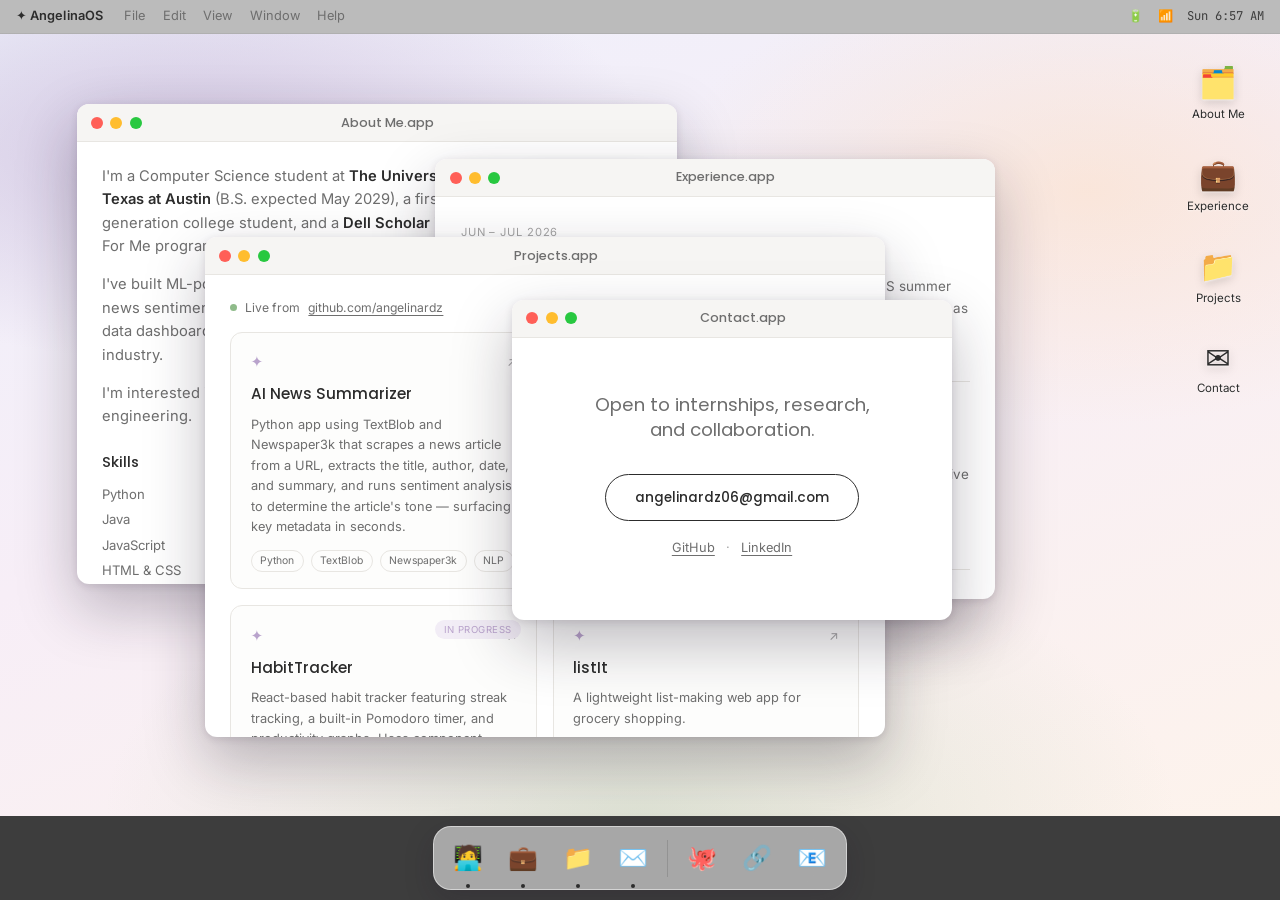
==== os.html @ 27281c94 "Add AngelinaOS easter egg page linked from the footer Keep the minimal editorial design as the prima" ====
<!DOCTYPE html>
<html lang="en">
<head>
  <meta charset="UTF-8" />
  <meta name="viewport" content="width=device-width, initial-scale=1.0" />
  <title>AngelinaOS — Angelina Rodriguez</title>
  <meta name="description" content="Portfolio of Angelina Rodriguez, Computer Science student at The University of Texas at Austin, styled as a personal desktop OS." />
  <link rel="preconnect" href="https://fonts.googleapis.com" />
  <link rel="preconnect" href="https://fonts.gstatic.com" crossorigin />
  <link href="https://fonts.googleapis.com/css2?family=Poppins:wght@300;400;500;600&family=Inter:wght@400;500;600&family=JetBrains+Mono:wght@400;500&display=swap" rel="stylesheet" />
  <link rel="stylesheet" href="os-styles.css" />
</head>
<body class="os">

  <!-- ============ MENU BAR ============ -->
  <header class="menubar">
    <div class="menubar__left">
      <a class="menubar__brand" href="index.html" title="Back to the regular site">✦ AngelinaOS</a>
      <nav class="menubar__menus" aria-hidden="true">
        <span>File</span><span>Edit</span><span>View</span><span>Window</span><span>Help</span>
      </nav>
    </div>
    <div class="menubar__right">
      <span class="menubar__item">🔋</span>
      <span class="menubar__item">📶</span>
      <span class="menubar__item" id="clock">—</span>
    </div>
  </header>

  <!-- ============ DESKTOP ============ -->
  <main class="desktop" id="desktop">

    <div class="desktop__icons">
      <button class="desktop-icon" data-open="about">
        <span class="desktop-icon__glyph">🗂️</span><span>About Me</span>
      </button>
      <button class="desktop-icon" data-open="experience">
        <span class="desktop-icon__glyph">💼</span><span>Experience</span>
      </button>
      <button class="desktop-icon" data-open="projects">
        <span class="desktop-icon__glyph">📁</span><span>Projects</span>
      </button>
      <button class="desktop-icon" data-open="contact">
        <span class="desktop-icon__glyph">✉️</span><span>Contact</span>
      </button>
    </div>

    <!-- ============ WINDOW: ABOUT ============ -->
    <section class="window" data-window="about" style="left:6%; top:9%; width:600px; height:480px;">
      <header class="window__bar">
        <div class="window__traffic">
          <button class="traffic traffic--close" data-action="close" aria-label="Close"></button>
          <button class="traffic traffic--min" data-action="minimize" aria-label="Minimize"></button>
          <button class="traffic traffic--max" data-action="maximize" aria-label="Maximize"></button>
        </div>
        <h2 class="window__title">About Me.app</h2>
      </header>
      <div class="window__body">
        <div class="about-card">
          <span class="about-card__initials">AR</span>
          <span class="about-card__caption">Austin, TX · English / Español</span>
        </div>
        <p>I'm a Computer Science student at <strong>The University of Texas at Austin</strong> (B.S. expected May 2029), a first-generation college student, and a <strong>Dell Scholar</strong> in the UT For Me program.</p>
        <p>I've built ML-powered tools that summarize and analyze news sentiment, privacy-first web experiences, and data dashboards exploring mental health in the tech industry.</p>
        <p>I'm interested in machine learning, product management, and software engineering.</p>

        <div class="about-facts">
          <div>
            <h3>Skills</h3>
            <ul>
              <li>Python</li>
              <li>Java</li>
              <li>JavaScript</li>
              <li>HTML &amp; CSS</li>
              <li>SQL</li>
              <li>Data Analysis</li>
            </ul>
          </div>
          <div>
            <h3>Tools</h3>
            <ul>
              <li>Git &amp; GitHub</li>
              <li>VS Code</li>
              <li>Tableau</li>
              <li>Flask</li>
              <li>Linux</li>
            </ul>
          </div>
        </div>
      </div>
    </section>

    <!-- ============ WINDOW: EXPERIENCE ============ -->
    <section class="window" data-window="experience" style="left:34%; top:16%; width:560px; height:440px;">
      <header class="window__bar">
        <div class="window__traffic">
          <button class="traffic traffic--close" data-action="close" aria-label="Close"></button>
          <button class="traffic traffic--min" data-action="minimize" aria-label="Minimize"></button>
          <button class="traffic traffic--max" data-action="maximize" aria-label="Maximize"></button>
        </div>
        <h2 class="window__title">Experience.app</h2>
      </header>
      <div class="window__body">
        <div class="exp-list">
          <article class="exp-item">
            <span class="exp-date">Jun – Jul 2026</span>
            <div>
              <h3>Residential Advisor <span class="exp-org">· UT CS Academies</span></h3>
              <p>Mentored and supervised 10 high school students in a residential CS summer program, supporting academic growth and community building — and acting as the interface between participants and program leadership.</p>
            </div>
          </article>
          <article class="exp-item">
            <span class="exp-date">Jun 2025</span>
            <div>
              <h3>Data Science Scholar <span class="exp-org">· Kode With Klossy</span></h3>
              <p>Analyzed a real-world mental health dataset with a team and built an interactive Tableau dashboard exploring mental health trends across the tech industry.</p>
              <div class="exp-tags"><span>Tableau</span><span>Data Analysis</span><span>Teamwork</span></div>
            </div>
          </article>
          <article class="exp-item">
            <span class="exp-date">Jul 2024</span>
            <div>
              <h3>Machine Learning Certification <span class="exp-org">· Girls Who Code</span></h3>
              <p>Applied SQL and Python to clean and analyze real-world datasets; built ML models and data visualizations as part of a structured AI curriculum.</p>
              <div class="exp-tags"><span>Python</span><span>SQL</span><span>Machine Learning</span></div>
            </div>
          </article>
        </div>
      </div>
    </section>

    <!-- ============ WINDOW: PROJECTS ============ -->
    <section class="window" data-window="projects" style="left:16%; top:26%; width:680px; height:500px;">
      <header class="window__bar">
        <div class="window__traffic">
          <button class="traffic traffic--close" data-action="close" aria-label="Close"></button>
          <button class="traffic traffic--min" data-action="minimize" aria-label="Minimize"></button>
          <button class="traffic traffic--max" data-action="maximize" aria-label="Maximize"></button>
        </div>
        <h2 class="window__title">Projects.app</h2>
      </header>
      <div class="window__body">
        <p class="section__sub">
          <span class="live-dot"></span> Live from
          <a href="https://github.com/angelinardz" target="_blank" rel="noopener">github.com/angelinardz</a>
        </p>
        <div class="projects" id="projects-grid">
          <noscript>
            <p>Enable JavaScript to see live GitHub project data, or visit
              <a href="https://github.com/angelinardz">github.com/angelinardz</a>.</p>
          </noscript>
        </div>
      </div>
    </section>

    <!-- ============ WINDOW: CONTACT ============ -->
    <section class="window" data-window="contact" style="left:40%; top:34%; width:440px; height:320px;">
      <header class="window__bar">
        <div class="window__traffic">
          <button class="traffic traffic--close" data-action="close" aria-label="Close"></button>
          <button class="traffic traffic--min" data-action="minimize" aria-label="Minimize"></button>
          <button class="traffic traffic--max" data-action="maximize" aria-label="Maximize"></button>
        </div>
        <h2 class="window__title">Contact.app</h2>
      </header>
      <div class="window__body window__body--center">
        <p class="contact__big">Open to internships, research,<br />and collaboration.</p>
        <a class="btn" href="mailto:angelinardz06@gmail.com">angelinardz06@gmail.com</a>
        <div class="contact__links">
          <a href="https://github.com/angelinardz" target="_blank" rel="noopener">GitHub</a>
          <span>·</span>
          <a href="https://www.linkedin.com/in/angelinamrodriguez" target="_blank" rel="noopener">LinkedIn</a>
        </div>
      </div>
    </section>

  </main>

  <!-- ============ DOCK ============ -->
  <footer class="dock-wrap">
    <nav class="dock" id="dock" aria-label="Dock">
      <button class="dock__icon" data-open="about" title="About Me"><span>🧑‍💻</span><i class="dock__dot"></i></button>
      <button class="dock__icon" data-open="experience" title="Experience"><span>💼</span><i class="dock__dot"></i></button>
      <button class="dock__icon" data-open="projects" title="Projects"><span>📁</span><i class="dock__dot"></i></button>
      <button class="dock__icon" data-open="contact" title="Contact"><span>✉️</span><i class="dock__dot"></i></button>
      <div class="dock__sep"></div>
      <a class="dock__icon" href="https://github.com/angelinardz" target="_blank" rel="noopener" title="GitHub"><span>🐙</span></a>
      <a class="dock__icon" href="https://www.linkedin.com/in/angelinamrodriguez" target="_blank" rel="noopener" title="LinkedIn"><span>🔗</span></a>
      <a class="dock__icon" href="mailto:angelinardz06@gmail.com" title="Mail"><span>📧</span></a>
    </nav>
  </footer>

  <script src="os-script.js"></script>
</body>
</html>
---- os-styles.css ----
/* ============================================================
   Angelina Rodriguez — Portfolio
   "AngelinaOS" — macOS-style desktop UI
   ============================================================ */

:root {
  --bg: #fdfdfc;
  --ink: #3d3d3d;
  --ink-strong: #2c2c2c;
  --gray: #6e6e6e;
  --gray-light: #a3a3a3;
  --line: #e8e6e2;
  --lilac: #b9a3cc;
  --lilac-soft: #f2edf6;
  --head: "Poppins", system-ui, sans-serif;
  --body: "Inter", system-ui, -apple-system, sans-serif;
  --mono: "JetBrains Mono", ui-monospace, monospace;
  --ease-out: cubic-bezier(0.22, 1, 0.36, 1);
  --menubar-h: 34px;
  --dock-h: 84px;
}

* { margin: 0; padding: 0; box-sizing: border-box; }

body.os {
  height: 100vh;
  overflow: hidden;
  background: var(--ink);
  color: var(--ink);
  font-family: var(--body);
  font-size: 0.92rem;
  line-height: 1.6;
}

::selection { background: var(--lilac-soft); color: var(--ink-strong); }

a { color: inherit; text-decoration: none; transition: color 0.2s; }

/* ============ WALLPAPER (desktop) ============ */
.desktop {
  position: fixed;
  top: var(--menubar-h);
  left: 0; right: 0;
  bottom: var(--dock-h);
  overflow: hidden;
  background:
    radial-gradient(ellipse 60% 45% at 15% 15%, rgba(185, 163, 204, 0.55), transparent 60%),
    radial-gradient(ellipse 55% 50% at 85% 20%, rgba(255, 214, 165, 0.35), transparent 60%),
    radial-gradient(ellipse 70% 60% at 50% 100%, rgba(143, 187, 138, 0.25), transparent 60%),
    linear-gradient(160deg, #eef0fb 0%, #f7eef7 45%, #fdf3ec 100%);
}

/* ============ MENU BAR ============ */
.menubar {
  position: fixed;
  top: 0; left: 0; right: 0;
  height: var(--menubar-h);
  z-index: 500;
  display: flex;
  align-items: center;
  justify-content: space-between;
  padding: 0 1rem;
  background: rgba(255, 255, 255, 0.65);
  backdrop-filter: blur(16px) saturate(1.6);
  -webkit-backdrop-filter: blur(16px) saturate(1.6);
  border-bottom: 1px solid rgba(0, 0, 0, 0.06);
  font-size: 0.8rem;
  color: var(--ink-strong);
}
.menubar__left { display: flex; align-items: center; gap: 1.3rem; }
.menubar__brand { font-weight: 600; letter-spacing: 0.01em; }
.menubar__menus { display: flex; gap: 1.1rem; color: var(--gray); }
.menubar__right { display: flex; align-items: center; gap: 0.9rem; }
.menubar__item { color: var(--ink); font-family: var(--mono); font-size: 0.76rem; }

@media (max-width: 760px) {
  .menubar__menus { display: none; }
}

/* ============ DESKTOP ICONS ============ */
.desktop__icons {
  position: absolute;
  top: 1.5rem;
  right: 1.5rem;
  display: flex;
  flex-direction: column;
  gap: 1.4rem;
  z-index: 1;
}
.desktop-icon {
  display: flex;
  flex-direction: column;
  align-items: center;
  gap: 0.35rem;
  width: 76px;
  background: none;
  border: none;
  cursor: pointer;
  font-family: var(--body);
  font-size: 0.72rem;
  color: var(--ink-strong);
  text-shadow: 0 1px 2px rgba(255, 255, 255, 0.6);
  padding: 0.4rem 0.3rem;
  border-radius: 8px;
}
.desktop-icon:hover, .desktop-icon:focus-visible { background: rgba(255, 255, 255, 0.35); }
.desktop-icon__glyph {
  font-size: 1.9rem;
  filter: drop-shadow(0 3px 5px rgba(0, 0, 0, 0.15));
}

/* ============ WINDOWS ============ */
.window {
  position: absolute;
  display: flex;
  flex-direction: column;
  background: #fff;
  border-radius: 12px;
  box-shadow: 0 24px 60px rgba(30, 20, 40, 0.28), 0 2px 8px rgba(30, 20, 40, 0.12);
  overflow: hidden;
  min-width: 320px;
  min-height: 220px;
  z-index: 10;
}
.window.is-hidden,
.window.is-minimized { display: none; }
.window.is-maximized {
  left: 0 !important;
  top: 0 !important;
  width: 100% !important;
  height: 100% !important;
  border-radius: 0;
}
.window.is-active { box-shadow: 0 28px 70px rgba(30, 20, 40, 0.34), 0 2px 8px rgba(30, 20, 40, 0.16); }

.window__bar {
  display: flex;
  align-items: center;
  gap: 0.7rem;
  height: 38px;
  padding: 0 0.9rem;
  background: #f6f5f3;
  border-bottom: 1px solid var(--line);
  cursor: grab;
  flex-shrink: 0;
}
.window__bar:active { cursor: grabbing; }
.window__traffic { display: flex; gap: 0.45rem; }
.traffic {
  width: 12px; height: 12px;
  border-radius: 50%;
  border: none;
  padding: 0;
  cursor: pointer;
}
.traffic--close { background: #ff5f57; }
.traffic--min { background: #ffbd2e; }
.traffic--max { background: #28c840; }
.window__title {
  flex: 1;
  text-align: center;
  font-family: var(--head);
  font-size: 0.8rem;
  font-weight: 500;
  color: var(--gray);
  margin-right: 2.5rem;
}

.window__body {
  flex: 1;
  overflow-y: auto;
  padding: 1.4rem 1.6rem 1.8rem;
}
.window__body--center {
  display: flex;
  flex-direction: column;
  align-items: center;
  justify-content: center;
  text-align: center;
  gap: 1.1rem;
}

/* ---------- about window ---------- */
.about-card {
  float: right;
  width: 130px;
  aspect-ratio: 4 / 5;
  border-radius: 14px;
  background:
    radial-gradient(ellipse at 30% 20%, rgba(255,255,255,0.7), transparent 60%),
    linear-gradient(155deg, var(--lilac-soft), var(--lilac));
  display: flex;
  flex-direction: column;
  align-items: center;
  justify-content: center;
  gap: 0.5rem;
  margin: 0 0 1rem 1.2rem;
  box-shadow: 0 12px 26px rgba(61, 61, 61, 0.14);
}
.about-card__initials { font-family: var(--head); font-weight: 300; font-size: 2rem; color: #fff; }
.about-card__caption { font-size: 0.62rem; letter-spacing: 0.04em; color: rgba(255,255,255,0.9); text-align: center; padding: 0 0.4rem; }

.window__body p { color: var(--gray); margin-bottom: 0.9rem; }
.window__body strong { color: var(--ink-strong); font-weight: 600; }

.about-facts {
  clear: right;
  display: grid;
  grid-template-columns: 1fr 1fr;
  gap: 1.4rem;
  margin-top: 1.4rem;
}
.about-facts h3 { font-family: var(--head); font-size: 0.92rem; font-weight: 500; color: var(--ink-strong); margin-bottom: 0.4rem; }
.about-facts ul { list-style: none; }
.about-facts li { font-size: 0.82rem; color: var(--gray); padding: 0.14rem 0; }

/* ---------- experience window ---------- */
.exp-list { display: grid; gap: 1.6rem; }
.exp-item { padding-bottom: 1.6rem; border-bottom: 1px solid var(--line); }
.exp-item:last-child { border-bottom: none; padding-bottom: 0; }
.exp-date { font-size: 0.7rem; letter-spacing: 0.08em; text-transform: uppercase; color: var(--gray-light); }
.exp-item h3 { font-family: var(--head); font-size: 0.96rem; font-weight: 500; color: var(--ink-strong); margin-top: 0.2rem; }
.exp-org { color: var(--gray); font-weight: 400; }
.exp-item p { font-size: 0.84rem; color: var(--gray); margin-top: 0.35rem; }
.exp-tags { display: flex; gap: 0.4rem; flex-wrap: wrap; margin-top: 0.6rem; }
.exp-tags span { font-size: 0.68rem; color: var(--gray); background: var(--lilac-soft); border-radius: 999px; padding: 0.14rem 0.6rem; }

/* ---------- projects window ---------- */
.section__sub { display: flex; align-items: center; gap: 0.5rem; font-size: 0.76rem; color: var(--gray); margin-bottom: 1.2rem; }
.section__sub a { text-decoration: underline; text-underline-offset: 3px; }
.live-dot { width: 7px; height: 7px; border-radius: 50%; background: #8fbb8a; animation: pulse 2s infinite; flex-shrink: 0; }
@keyframes pulse { 50% { opacity: 0.35; } }

.projects { display: grid; grid-template-columns: repeat(auto-fill, minmax(230px, 1fr)); gap: 1rem; }
.project-card {
  position: relative;
  display: flex;
  flex-direction: column;
  gap: 0.5rem;
  background: #fdfdfc;
  border: 1px solid var(--line);
  border-radius: 12px;
  padding: 1.1rem 1.2rem 1rem;
  transition: transform 0.3s var(--ease-out), box-shadow 0.3s, border-color 0.3s;
}
.project-card:hover { transform: translateY(-3px); border-color: var(--lilac); box-shadow: 0 12px 24px rgba(61, 61, 61, 0.1); }
.project-card__top { display: flex; justify-content: space-between; align-items: center; font-size: 0.78rem; color: var(--gray-light); }
.project-card__folder { color: var(--lilac); font-size: 0.95rem; }
.project-card h3 { font-family: var(--head); font-size: 0.95rem; font-weight: 500; color: var(--ink-strong); }
.project-card p { font-size: 0.8rem; color: var(--gray); flex: 1; margin: 0; }
.project-card__wip {
  position: absolute; top: 0.85rem; right: 0.95rem;
  font-size: 0.6rem; letter-spacing: 0.05em; text-transform: uppercase;
  color: var(--lilac); background: var(--lilac-soft); border-radius: 999px; padding: 0.12rem 0.55rem;
}
.project-card__meta { display: flex; justify-content: space-between; align-items: center; gap: 0.5rem; flex-wrap: wrap; margin-top: 0.3rem; }
.project-card__tags { display: flex; gap: 0.4rem; flex-wrap: wrap; }
.project-card__tags span { font-size: 0.65rem; color: var(--gray); border: 1px solid var(--line); border-radius: 999px; padding: 0.1rem 0.55rem; }
.project-card__lang { display: flex; align-items: center; gap: 0.3rem; font-size: 0.68rem; color: var(--gray-light); }
.lang-dot { width: 7px; height: 7px; border-radius: 50%; display: inline-block; }
.gh-stat { margin-left: 0.4rem; }

/* ---------- contact window ---------- */
.contact__big { font-family: var(--head); font-weight: 400; font-size: 1.15rem; color: var(--ink-strong); line-height: 1.35; }
.btn {
  display: inline-block;
  font-family: var(--head);
  font-size: 0.85rem;
  font-weight: 500;
  color: var(--ink-strong);
  border: 1.5px solid var(--ink-strong);
  border-radius: 999px;
  padding: 0.7rem 1.8rem;
  transition: background 0.3s, color 0.3s;
}
.btn:hover { background: var(--ink-strong); color: #fff; }
.contact__links { display: flex; justify-content: center; gap: 0.7rem; font-size: 0.8rem; }
.contact__links a { text-decoration: underline; text-underline-offset: 3px; color: var(--gray); }
.contact__links a:hover { color: var(--lilac); }
.contact__links span { color: var(--gray-light); }

/* ============ DOCK ============ */
.dock-wrap {
  position: fixed;
  bottom: 0; left: 0; right: 0;
  height: var(--dock-h);
  display: flex;
  align-items: flex-end;
  justify-content: center;
  padding-bottom: 0.6rem;
  z-index: 500;
  pointer-events: none;
}
.dock {
  pointer-events: auto;
  display: flex;
  align-items: flex-end;
  gap: 0.55rem;
  padding: 0.5rem 0.7rem;
  background: rgba(255, 255, 255, 0.55);
  backdrop-filter: blur(18px) saturate(1.6);
  -webkit-backdrop-filter: blur(18px) saturate(1.6);
  border: 1px solid rgba(255, 255, 255, 0.5);
  border-radius: 18px;
  box-shadow: 0 10px 30px rgba(30, 20, 40, 0.2);
}
.dock__icon {
  position: relative;
  display: flex;
  align-items: center;
  justify-content: center;
  width: 46px; height: 46px;
  font-size: 1.5rem;
  background: none;
  border: none;
  border-radius: 12px;
  cursor: pointer;
  transition: transform 0.15s var(--ease-out);
  transform-origin: bottom center;
}
.dock__dot {
  position: absolute;
  bottom: -7px;
  width: 4px; height: 4px;
  border-radius: 50%;
  background: var(--ink-strong);
  opacity: 0;
}
.dock__dot.is-visible { opacity: 1; }
.dock__sep { width: 1px; align-self: stretch; margin: 0.3rem 0.15rem; background: rgba(0, 0, 0, 0.12); }

@media (prefers-reduced-motion: reduce) {
  .dock__icon { transition: none; }
}

/* ============ RESPONSIVE (small screens: stacked, no window chrome) ============ */
@media (max-width: 760px) {
  body.os { height: auto; overflow: auto; }
  .desktop {
    position: static;
    height: auto;
    overflow: visible;
    padding: calc(var(--menubar-h) + 1.2rem) 1rem calc(var(--dock-h) + 1.2rem);
  }
  .desktop__icons { display: none; }
  .window {
    position: static !important;
    display: flex !important;
    width: 100% !important;
    height: auto !important;
    max-width: 100%;
    margin: 0 0 1.2rem;
    box-shadow: 0 8px 24px rgba(30, 20, 40, 0.16);
  }
  .window__traffic { pointer-events: none; opacity: 0.5; }
  .window__bar { cursor: default; }
  .window__body { max-height: none; overflow: visible; }
  .about-card { float: none; width: 110px; margin: 0 auto 1rem; }
  .about-facts { clear: none; grid-template-columns: 1fr 1fr; }
  .dock-wrap { position: fixed; }
}
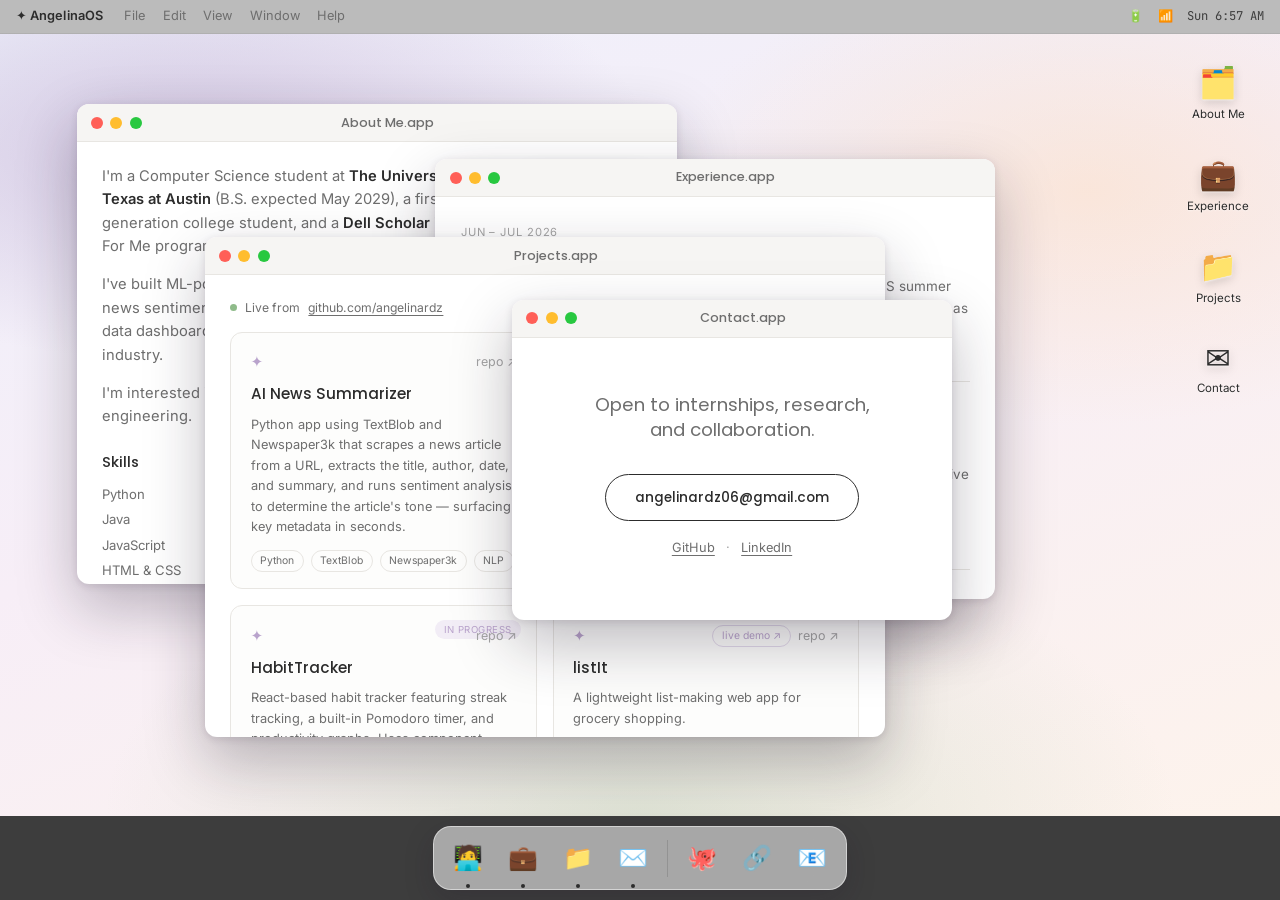
==== commit ca1f343e: "Remove Data Analysis from Skills list Co-Authored-By: Claude Sonnet 5 <noreply@anthropic.com>" ====
--- a/os.html
+++ b/os.html
@@ -73,7 +73,6 @@
               <li>JavaScript</li>
               <li>HTML &amp; CSS</li>
               <li>SQL</li>
-              <li>Data Analysis</li>
             </ul>
           </div>
           <div>
--- a/os-styles.css
+++ b/os-styles.css
@@ -241,6 +241,7 @@
   border: 1px solid var(--line);
   border-radius: 12px;
   padding: 1.1rem 1.2rem 1rem;
+  cursor: pointer;
   transition: transform 0.3s var(--ease-out), box-shadow 0.3s, border-color 0.3s;
 }
 .project-card:hover { transform: translateY(-3px); border-color: var(--lilac); box-shadow: 0 12px 24px rgba(61, 61, 61, 0.1); }
@@ -258,7 +259,22 @@
 .project-card__tags span { font-size: 0.65rem; color: var(--gray); border: 1px solid var(--line); border-radius: 999px; padding: 0.1rem 0.55rem; }
 .project-card__lang { display: flex; align-items: center; gap: 0.3rem; font-size: 0.68rem; color: var(--gray-light); }
 .lang-dot { width: 7px; height: 7px; border-radius: 50%; display: inline-block; }
-.gh-stat { margin-left: 0.4rem; }
+.project-card__links { display: flex; align-items: center; gap: 0.45rem; }
+.gh-stat, .project-card__demo {
+  position: relative;
+  z-index: 1;
+  color: var(--gray-light);
+  text-decoration: none;
+}
+.gh-stat:hover { color: var(--lilac); }
+.project-card__demo {
+  color: var(--lilac);
+  border: 1px solid rgba(185, 163, 204, 0.4);
+  border-radius: 999px;
+  padding: 0.1rem 0.55rem;
+  font-size: 0.65rem;
+}
+.project-card__demo:hover { background: var(--lilac-soft); }
 
 /* ---------- contact window ---------- */
 .contact__big { font-family: var(--head); font-weight: 400; font-size: 1.15rem; color: var(--ink-strong); line-height: 1.35; }
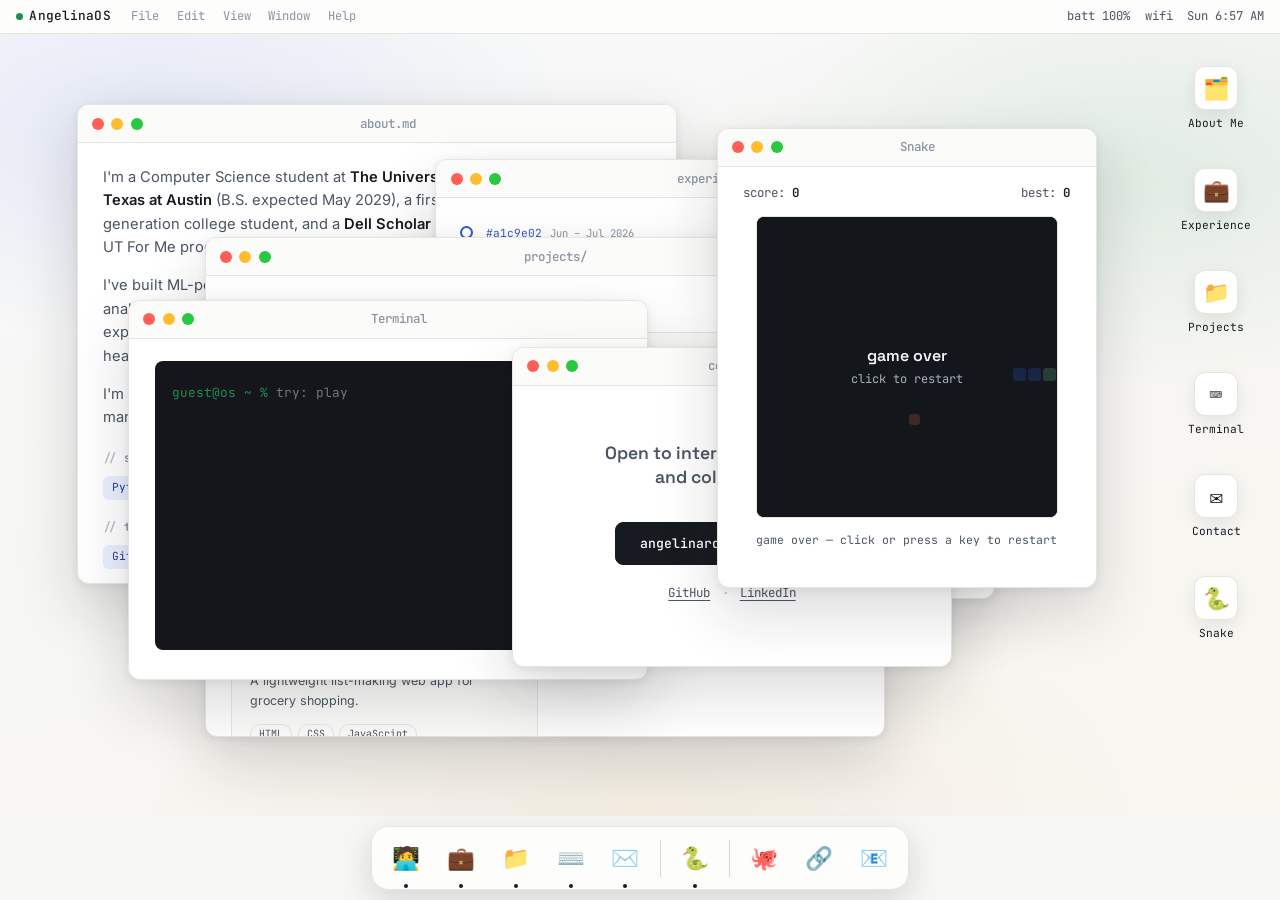
==== commit 1a0395af: "Redesign portfolio: light technical theme, functional terminal, hidden Snake game Replaces the paste" ====
--- a/os.html
+++ b/os.html
@@ -4,10 +4,10 @@
   <meta charset="UTF-8" />
   <meta name="viewport" content="width=device-width, initial-scale=1.0" />
   <title>AngelinaOS — Angelina Rodriguez</title>
-  <meta name="description" content="Portfolio of Angelina Rodriguez, Computer Science student at The University of Texas at Austin, styled as a personal desktop OS." />
+  <meta name="description" content="Portfolio of Angelina Rodriguez, Computer Science student at The University of Texas at Austin, styled as a personal desktop OS — with a hidden terminal and a game." />
   <link rel="preconnect" href="https://fonts.googleapis.com" />
   <link rel="preconnect" href="https://fonts.gstatic.com" crossorigin />
-  <link href="https://fonts.googleapis.com/css2?family=Poppins:wght@300;400;500;600&family=Inter:wght@400;500;600&family=JetBrains+Mono:wght@400;500&display=swap" rel="stylesheet" />
+  <link href="https://fonts.googleapis.com/css2?family=Space+Grotesk:wght@500;600;700&family=Inter:wght@400;500;600&family=JetBrains+Mono:wght@400;500;600&display=swap" rel="stylesheet" />
   <link rel="stylesheet" href="os-styles.css" />
 </head>
 <body class="os">
@@ -15,14 +15,14 @@
   <!-- ============ MENU BAR ============ -->
   <header class="menubar">
     <div class="menubar__left">
-      <a class="menubar__brand" href="index.html" title="Back to the regular site">✦ AngelinaOS</a>
+      <a class="menubar__brand" href="index.html" title="Back to the regular site">AngelinaOS</a>
       <nav class="menubar__menus" aria-hidden="true">
         <span>File</span><span>Edit</span><span>View</span><span>Window</span><span>Help</span>
       </nav>
     </div>
     <div class="menubar__right">
-      <span class="menubar__item">🔋</span>
-      <span class="menubar__item">📶</span>
+      <span class="menubar__item">batt 100%</span>
+      <span class="menubar__item">wifi</span>
       <span class="menubar__item" id="clock">—</span>
     </div>
   </header>
@@ -40,9 +40,15 @@
       <button class="desktop-icon" data-open="projects">
         <span class="desktop-icon__glyph">📁</span><span>Projects</span>
       </button>
+      <button class="desktop-icon" data-open="terminal">
+        <span class="desktop-icon__glyph">⌨️</span><span>Terminal</span>
+      </button>
       <button class="desktop-icon" data-open="contact">
         <span class="desktop-icon__glyph">✉️</span><span>Contact</span>
       </button>
+      <button class="desktop-icon" data-open="snake">
+        <span class="desktop-icon__glyph">🐍</span><span>Snake</span>
+      </button>
     </div>
 
     <!-- ============ WINDOW: ABOUT ============ -->
@@ -53,12 +59,14 @@
           <button class="traffic traffic--min" data-action="minimize" aria-label="Minimize"></button>
           <button class="traffic traffic--max" data-action="maximize" aria-label="Maximize"></button>
         </div>
-        <h2 class="window__title">About Me.app</h2>
+        <h2 class="window__title">about.md</h2>
       </header>
       <div class="window__body">
         <div class="about-card">
-          <span class="about-card__initials">AR</span>
-          <span class="about-card__caption">Austin, TX · English / Español</span>
+          <div class="about-card__row"><span>name</span><span>Angelina Rodriguez</span></div>
+          <div class="about-card__row"><span>role</span><span>CS Student · UT Austin</span></div>
+          <div class="about-card__row"><span>location</span><span>Austin, TX</span></div>
+          <div class="about-card__row"><span>status</span><span>open to internships</span></div>
         </div>
         <p>I'm a Computer Science student at <strong>The University of Texas at Austin</strong> (B.S. expected May 2029), a first-generation college student, and a <strong>Dell Scholar</strong> in the UT For Me program.</p>
         <p>I've built ML-powered tools that summarize and analyze news sentiment, privacy-first web experiences, and data dashboards exploring mental health in the tech industry.</p>
@@ -66,24 +74,24 @@
 
         <div class="about-facts">
           <div>
-            <h3>Skills</h3>
-            <ul>
-              <li>Python</li>
-              <li>Java</li>
-              <li>JavaScript</li>
-              <li>HTML &amp; CSS</li>
-              <li>SQL</li>
-            </ul>
+            <h3>skills</h3>
+            <div class="pill-row">
+              <span class="pill">Python</span>
+              <span class="pill">Java</span>
+              <span class="pill">JavaScript</span>
+              <span class="pill">HTML &amp; CSS</span>
+              <span class="pill">SQL</span>
+            </div>
           </div>
           <div>
-            <h3>Tools</h3>
-            <ul>
-              <li>Git &amp; GitHub</li>
-              <li>VS Code</li>
-              <li>Tableau</li>
-              <li>Flask</li>
-              <li>Linux</li>
-            </ul>
+            <h3>tools</h3>
+            <div class="pill-row">
+              <span class="pill">Git &amp; GitHub</span>
+              <span class="pill">VS Code</span>
+              <span class="pill">Tableau</span>
+              <span class="pill">Flask</span>
+              <span class="pill">Linux</span>
+            </div>
           </div>
         </div>
       </div>
@@ -97,31 +105,31 @@
           <button class="traffic traffic--min" data-action="minimize" aria-label="Minimize"></button>
           <button class="traffic traffic--max" data-action="maximize" aria-label="Maximize"></button>
         </div>
-        <h2 class="window__title">Experience.app</h2>
+        <h2 class="window__title">experience.log</h2>
       </header>
       <div class="window__body">
-        <div class="exp-list">
-          <article class="exp-item">
-            <span class="exp-date">Jun – Jul 2026</span>
-            <div>
-              <h3>Residential Advisor <span class="exp-org">· UT CS Academies</span></h3>
+        <div class="gitlog">
+          <article class="gitlog__entry">
+            <span class="gitlog__hash">#a1c9e02</span><span class="gitlog__date">Jun – Jul 2026</span>
+            <div class="gitlog__msg">
+              <h3>Residential Advisor <span class="gitlog__org">· UT CS Academies</span></h3>
               <p>Mentored and supervised 10 high school students in a residential CS summer program, supporting academic growth and community building — and acting as the interface between participants and program leadership.</p>
             </div>
           </article>
-          <article class="exp-item">
-            <span class="exp-date">Jun 2025</span>
-            <div>
-              <h3>Data Science Scholar <span class="exp-org">· Kode With Klossy</span></h3>
+          <article class="gitlog__entry">
+            <span class="gitlog__hash">#7f3b810</span><span class="gitlog__date">Jun 2025</span>
+            <div class="gitlog__msg">
+              <h3>Data Science Scholar <span class="gitlog__org">· Kode With Klossy</span></h3>
               <p>Analyzed a real-world mental health dataset with a team and built an interactive Tableau dashboard exploring mental health trends across the tech industry.</p>
-              <div class="exp-tags"><span>Tableau</span><span>Data Analysis</span><span>Teamwork</span></div>
+              <div class="gitlog__tags"><span>Tableau</span><span>Data Analysis</span><span>Teamwork</span></div>
             </div>
           </article>
-          <article class="exp-item">
-            <span class="exp-date">Jul 2024</span>
-            <div>
-              <h3>Machine Learning Certification <span class="exp-org">· Girls Who Code</span></h3>
+          <article class="gitlog__entry">
+            <span class="gitlog__hash">#2d905c4</span><span class="gitlog__date">Jul 2024</span>
+            <div class="gitlog__msg">
+              <h3>Machine Learning Certification <span class="gitlog__org">· Girls Who Code</span></h3>
               <p>Applied SQL and Python to clean and analyze real-world datasets; built ML models and data visualizations as part of a structured AI curriculum.</p>
-              <div class="exp-tags"><span>Python</span><span>SQL</span><span>Machine Learning</span></div>
+              <div class="gitlog__tags"><span>Python</span><span>SQL</span><span>Machine Learning</span></div>
             </div>
           </article>
         </div>
@@ -136,7 +144,7 @@
           <button class="traffic traffic--min" data-action="minimize" aria-label="Minimize"></button>
           <button class="traffic traffic--max" data-action="maximize" aria-label="Maximize"></button>
         </div>
-        <h2 class="window__title">Projects.app</h2>
+        <h2 class="window__title">projects/</h2>
       </header>
       <div class="window__body">
         <p class="section__sub">
@@ -152,15 +160,38 @@
       </div>
     </section>
 
+    <!-- ============ WINDOW: TERMINAL ============ -->
+    <section class="window" data-window="terminal" style="left:10%; top:34%; width:520px; height:380px;">
+      <header class="window__bar">
+        <div class="window__traffic">
+          <button class="traffic traffic--close" data-action="close" aria-label="Close"></button>
+          <button class="traffic traffic--min" data-action="minimize" aria-label="Minimize"></button>
+          <button class="traffic traffic--max" data-action="maximize" aria-label="Maximize"></button>
+        </div>
+        <h2 class="window__title">Terminal</h2>
+      </header>
+      <div class="window__body" style="height:100%;">
+        <div class="os-terminal">
+          <div class="os-terminal__body" id="osTerminalBody" tabindex="-1">
+            <div id="osTerminalOutput"></div>
+            <div class="os-terminal__prompt-row">
+              <span class="os-terminal__prompt">guest@os ~ %</span>
+              <input class="os-terminal__input" id="osTerminalInput" autocomplete="off" autocapitalize="off" spellcheck="false" aria-label="OS terminal input" placeholder="try: play" />
+            </div>
+          </div>
+        </div>
+      </div>
+    </section>
+
     <!-- ============ WINDOW: CONTACT ============ -->
-    <section class="window" data-window="contact" style="left:40%; top:34%; width:440px; height:320px;">
-      <header class="window__bar">
-        <div class="window__traffic">
-          <button class="traffic traffic--close" data-action="close" aria-label="Close"></button>
-          <button class="traffic traffic--min" data-action="minimize" aria-label="Minimize"></button>
-          <button class="traffic traffic--max" data-action="maximize" aria-label="Maximize"></button>
-        </div>
-        <h2 class="window__title">Contact.app</h2>
+    <section class="window" data-window="contact" style="left:40%; top:40%; width:440px; height:320px;">
+      <header class="window__bar">
+        <div class="window__traffic">
+          <button class="traffic traffic--close" data-action="close" aria-label="Close"></button>
+          <button class="traffic traffic--min" data-action="minimize" aria-label="Minimize"></button>
+          <button class="traffic traffic--max" data-action="maximize" aria-label="Maximize"></button>
+        </div>
+        <h2 class="window__title">contact.sh</h2>
       </header>
       <div class="window__body window__body--center">
         <p class="contact__big">Open to internships, research,<br />and collaboration.</p>
@@ -173,6 +204,28 @@
       </div>
     </section>
 
+    <!-- ============ WINDOW: SNAKE ============ -->
+    <section class="window" data-window="snake" style="left:56%; top:12%; width:380px; height:460px;">
+      <header class="window__bar">
+        <div class="window__traffic">
+          <button class="traffic traffic--close" data-action="close" aria-label="Close"></button>
+          <button class="traffic traffic--min" data-action="minimize" aria-label="Minimize"></button>
+          <button class="traffic traffic--max" data-action="maximize" aria-label="Maximize"></button>
+        </div>
+        <h2 class="window__title">Snake</h2>
+      </header>
+      <div class="window__body" style="height:100%;">
+        <div class="snake-wrap">
+          <div class="snake-hud">
+            <span>score: <strong id="snakeScore">0</strong></span>
+            <span>best: <strong id="snakeBest">0</strong></span>
+          </div>
+          <canvas id="snakeCanvas" width="300" height="300"></canvas>
+          <p class="snake-hint" id="snakeHint">click the board, then use arrow keys or WASD</p>
+        </div>
+      </div>
+    </section>
+
   </main>
 
   <!-- ============ DOCK ============ -->
@@ -181,7 +234,10 @@
       <button class="dock__icon" data-open="about" title="About Me"><span>🧑‍💻</span><i class="dock__dot"></i></button>
       <button class="dock__icon" data-open="experience" title="Experience"><span>💼</span><i class="dock__dot"></i></button>
       <button class="dock__icon" data-open="projects" title="Projects"><span>📁</span><i class="dock__dot"></i></button>
+      <button class="dock__icon" data-open="terminal" title="Terminal"><span>⌨️</span><i class="dock__dot"></i></button>
       <button class="dock__icon" data-open="contact" title="Contact"><span>✉️</span><i class="dock__dot"></i></button>
+      <div class="dock__sep"></div>
+      <button class="dock__icon" data-open="snake" title="Snake"><span>🐍</span><i class="dock__dot"></i></button>
       <div class="dock__sep"></div>
       <a class="dock__icon" href="https://github.com/angelinardz" target="_blank" rel="noopener" title="GitHub"><span>🐙</span></a>
       <a class="dock__icon" href="https://www.linkedin.com/in/angelinamrodriguez" target="_blank" rel="noopener" title="LinkedIn"><span>🔗</span></a>
--- a/os-styles.css
+++ b/os-styles.css
@@ -1,18 +1,28 @@
 /* ============================================================
    Angelina Rodriguez — Portfolio
-   "AngelinaOS" — macOS-style desktop UI
+   "AngelinaOS" — light, technical desktop UI
    ============================================================ */
 
 :root {
-  --bg: #fdfdfc;
-  --ink: #3d3d3d;
-  --ink-strong: #2c2c2c;
-  --gray: #6e6e6e;
-  --gray-light: #a3a3a3;
-  --line: #e8e6e2;
-  --lilac: #b9a3cc;
-  --lilac-soft: #f2edf6;
-  --head: "Poppins", system-ui, sans-serif;
+  --bg: #f6f6f3;
+  --surface: #ffffff;
+  --surface-alt: #fbfbf9;
+  --ink: #171b21;
+  --ink-soft: #4b5563;
+  --muted: #8a92a3;
+  --muted-soft: #b7bdc9;
+  --line: #e6e6e1;
+  --line-strong: #d8d8d2;
+
+  --accent: #3457d5;
+  --accent-soft: #eaeffd;
+  --accent-strong: #223a9e;
+
+  --term-green: #1f8f52;
+  --term-green-soft: #e7f6ed;
+  --term-amber: #b9832f;
+
+  --display: "Space Grotesk", system-ui, sans-serif;
   --body: "Inter", system-ui, -apple-system, sans-serif;
   --mono: "JetBrains Mono", ui-monospace, monospace;
   --ease-out: cubic-bezier(0.22, 1, 0.36, 1);
@@ -25,14 +35,14 @@
 body.os {
   height: 100vh;
   overflow: hidden;
-  background: var(--ink);
-  color: var(--ink);
+  background: var(--bg);
+  color: var(--ink-soft);
   font-family: var(--body);
   font-size: 0.92rem;
   line-height: 1.6;
 }
 
-::selection { background: var(--lilac-soft); color: var(--ink-strong); }
+::selection { background: var(--accent-soft); color: var(--accent-strong); }
 
 a { color: inherit; text-decoration: none; transition: color 0.2s; }
 
@@ -44,10 +54,14 @@
   bottom: var(--dock-h);
   overflow: hidden;
   background:
-    radial-gradient(ellipse 60% 45% at 15% 15%, rgba(185, 163, 204, 0.55), transparent 60%),
-    radial-gradient(ellipse 55% 50% at 85% 20%, rgba(255, 214, 165, 0.35), transparent 60%),
-    radial-gradient(ellipse 70% 60% at 50% 100%, rgba(143, 187, 138, 0.25), transparent 60%),
-    linear-gradient(160deg, #eef0fb 0%, #f7eef7 45%, #fdf3ec 100%);
+    radial-gradient(ellipse 55% 45% at 12% 12%, rgba(52, 87, 213, 0.10), transparent 60%),
+    radial-gradient(ellipse 50% 45% at 88% 18%, rgba(31, 143, 82, 0.10), transparent 60%),
+    radial-gradient(ellipse 65% 55% at 50% 100%, rgba(185, 131, 47, 0.08), transparent 60%),
+    linear-gradient(160deg, #f8f9fb 0%, #f6f6f3 45%, #f9f6f0 100%),
+    linear-gradient(var(--line) 1px, transparent 1px),
+    linear-gradient(90deg, var(--line) 1px, transparent 1px);
+  background-size: auto, auto, auto, auto, 42px 42px, 42px 42px;
+  background-position: center;
 }
 
 /* ============ MENU BAR ============ */
@@ -60,18 +74,24 @@
   align-items: center;
   justify-content: space-between;
   padding: 0 1rem;
-  background: rgba(255, 255, 255, 0.65);
+  background: rgba(255, 255, 255, 0.75);
   backdrop-filter: blur(16px) saturate(1.6);
   -webkit-backdrop-filter: blur(16px) saturate(1.6);
-  border-bottom: 1px solid rgba(0, 0, 0, 0.06);
+  border-bottom: 1px solid var(--line);
   font-size: 0.8rem;
-  color: var(--ink-strong);
+  color: var(--ink);
 }
 .menubar__left { display: flex; align-items: center; gap: 1.3rem; }
-.menubar__brand { font-weight: 600; letter-spacing: 0.01em; }
-.menubar__menus { display: flex; gap: 1.1rem; color: var(--gray); }
+.menubar__brand { font-family: var(--mono); font-weight: 500; letter-spacing: 0.01em; display: flex; align-items: center; gap: 0.4rem; }
+.menubar__brand::before {
+  content: "";
+  width: 7px; height: 7px;
+  border-radius: 50%;
+  background: var(--term-green);
+}
+.menubar__menus { display: flex; gap: 1.1rem; color: var(--muted); font-family: var(--mono); font-size: 0.76rem; }
 .menubar__right { display: flex; align-items: center; gap: 0.9rem; }
-.menubar__item { color: var(--ink); font-family: var(--mono); font-size: 0.76rem; }
+.menubar__item { color: var(--ink-soft); font-family: var(--mono); font-size: 0.76rem; }
 
 @media (max-width: 760px) {
   .menubar__menus { display: none; }
@@ -92,21 +112,26 @@
   flex-direction: column;
   align-items: center;
   gap: 0.35rem;
-  width: 76px;
+  width: 80px;
   background: none;
   border: none;
   cursor: pointer;
-  font-family: var(--body);
-  font-size: 0.72rem;
-  color: var(--ink-strong);
-  text-shadow: 0 1px 2px rgba(255, 255, 255, 0.6);
-  padding: 0.4rem 0.3rem;
+  font-family: var(--mono);
+  font-size: 0.7rem;
+  color: var(--ink);
+  padding: 0.5rem 0.3rem;
   border-radius: 8px;
 }
-.desktop-icon:hover, .desktop-icon:focus-visible { background: rgba(255, 255, 255, 0.35); }
+.desktop-icon:hover, .desktop-icon:focus-visible { background: rgba(23, 27, 33, 0.05); }
 .desktop-icon__glyph {
-  font-size: 1.9rem;
-  filter: drop-shadow(0 3px 5px rgba(0, 0, 0, 0.15));
+  width: 44px; height: 44px;
+  display: grid;
+  place-items: center;
+  font-size: 1.35rem;
+  border-radius: 11px;
+  background: var(--surface);
+  border: 1px solid var(--line);
+  box-shadow: 0 6px 16px rgba(23, 27, 33, 0.08);
 }
 
 /* ============ WINDOWS ============ */
@@ -114,9 +139,10 @@
   position: absolute;
   display: flex;
   flex-direction: column;
-  background: #fff;
+  background: var(--surface);
+  border: 1px solid var(--line);
   border-radius: 12px;
-  box-shadow: 0 24px 60px rgba(30, 20, 40, 0.28), 0 2px 8px rgba(30, 20, 40, 0.12);
+  box-shadow: 0 24px 60px rgba(23, 27, 33, 0.16), 0 2px 8px rgba(23, 27, 33, 0.08);
   overflow: hidden;
   min-width: 320px;
   min-height: 220px;
@@ -131,7 +157,7 @@
   height: 100% !important;
   border-radius: 0;
 }
-.window.is-active { box-shadow: 0 28px 70px rgba(30, 20, 40, 0.34), 0 2px 8px rgba(30, 20, 40, 0.16); }
+.window.is-active { box-shadow: 0 28px 70px rgba(23, 27, 33, 0.2), 0 2px 8px rgba(23, 27, 33, 0.1); }
 
 .window__bar {
   display: flex;
@@ -139,7 +165,7 @@
   gap: 0.7rem;
   height: 38px;
   padding: 0 0.9rem;
-  background: #f6f5f3;
+  background: var(--surface-alt);
   border-bottom: 1px solid var(--line);
   cursor: grab;
   flex-shrink: 0;
@@ -159,10 +185,10 @@
 .window__title {
   flex: 1;
   text-align: center;
-  font-family: var(--head);
-  font-size: 0.8rem;
+  font-family: var(--mono);
+  font-size: 0.78rem;
   font-weight: 500;
-  color: var(--gray);
+  color: var(--muted);
   margin-right: 2.5rem;
 }
 
@@ -183,117 +209,189 @@
 /* ---------- about window ---------- */
 .about-card {
   float: right;
-  width: 130px;
-  aspect-ratio: 4 / 5;
-  border-radius: 14px;
-  background:
-    radial-gradient(ellipse at 30% 20%, rgba(255,255,255,0.7), transparent 60%),
-    linear-gradient(155deg, var(--lilac-soft), var(--lilac));
-  display: flex;
-  flex-direction: column;
-  align-items: center;
-  justify-content: center;
-  gap: 0.5rem;
+  width: 150px;
+  border-radius: 10px;
+  border: 1px solid var(--line);
+  background: var(--surface-alt);
+  padding: 0.85rem;
   margin: 0 0 1rem 1.2rem;
-  box-shadow: 0 12px 26px rgba(61, 61, 61, 0.14);
-}
-.about-card__initials { font-family: var(--head); font-weight: 300; font-size: 2rem; color: #fff; }
-.about-card__caption { font-size: 0.62rem; letter-spacing: 0.04em; color: rgba(255,255,255,0.9); text-align: center; padding: 0 0.4rem; }
-
-.window__body p { color: var(--gray); margin-bottom: 0.9rem; }
-.window__body strong { color: var(--ink-strong); font-weight: 600; }
-
-.about-facts {
-  clear: right;
-  display: grid;
-  grid-template-columns: 1fr 1fr;
-  gap: 1.4rem;
-  margin-top: 1.4rem;
-}
-.about-facts h3 { font-family: var(--head); font-size: 0.92rem; font-weight: 500; color: var(--ink-strong); margin-bottom: 0.4rem; }
-.about-facts ul { list-style: none; }
-.about-facts li { font-size: 0.82rem; color: var(--gray); padding: 0.14rem 0; }
-
-/* ---------- experience window ---------- */
-.exp-list { display: grid; gap: 1.6rem; }
-.exp-item { padding-bottom: 1.6rem; border-bottom: 1px solid var(--line); }
-.exp-item:last-child { border-bottom: none; padding-bottom: 0; }
-.exp-date { font-size: 0.7rem; letter-spacing: 0.08em; text-transform: uppercase; color: var(--gray-light); }
-.exp-item h3 { font-family: var(--head); font-size: 0.96rem; font-weight: 500; color: var(--ink-strong); margin-top: 0.2rem; }
-.exp-org { color: var(--gray); font-weight: 400; }
-.exp-item p { font-size: 0.84rem; color: var(--gray); margin-top: 0.35rem; }
-.exp-tags { display: flex; gap: 0.4rem; flex-wrap: wrap; margin-top: 0.6rem; }
-.exp-tags span { font-size: 0.68rem; color: var(--gray); background: var(--lilac-soft); border-radius: 999px; padding: 0.14rem 0.6rem; }
-
-/* ---------- projects window ---------- */
-.section__sub { display: flex; align-items: center; gap: 0.5rem; font-size: 0.76rem; color: var(--gray); margin-bottom: 1.2rem; }
+  font-family: var(--mono);
+  font-size: 0.66rem;
+}
+.about-card__row { display: flex; flex-direction: column; padding: 0.3rem 0; border-bottom: 1px dashed var(--line); }
+.about-card__row:last-child { border-bottom: none; }
+.about-card__row span:first-child { color: var(--muted); }
+.about-card__row span:last-child { color: var(--ink); margin-top: 0.1rem; }
+
+.window__body p { color: var(--ink-soft); margin-bottom: 0.9rem; }
+.window__body strong { color: var(--ink); font-weight: 600; }
+
+.about-facts { clear: right; display: grid; gap: 1.1rem; margin-top: 1.2rem; }
+.about-facts h3 { font-family: var(--mono); font-size: 0.74rem; color: var(--muted); margin-bottom: 0.5rem; }
+.about-facts h3::before { content: "// "; color: var(--muted-soft); }
+.pill-row { display: flex; flex-wrap: wrap; gap: 0.4rem; }
+.pill {
+  font-family: var(--mono);
+  font-size: 0.7rem;
+  color: var(--accent-strong);
+  background: var(--accent-soft);
+  border-radius: 6px;
+  padding: 0.2rem 0.55rem;
+}
+
+/* ---------- experience window (git log) ---------- */
+.gitlog { position: relative; }
+.gitlog::before { content: ""; position: absolute; left: 4px; top: 6px; bottom: 6px; width: 1px; background: var(--line-strong); }
+.gitlog__entry { position: relative; padding: 0 0 1.5rem 1.5rem; }
+.gitlog__entry:last-child { padding-bottom: 0; }
+.gitlog__entry::before {
+  content: ""; position: absolute; left: -1.5px; top: 5px;
+  width: 9px; height: 9px; border-radius: 50%;
+  background: var(--surface); border: 2px solid var(--accent);
+}
+.gitlog__hash { font-family: var(--mono); font-size: 0.7rem; color: var(--accent); }
+.gitlog__date { font-family: var(--mono); font-size: 0.66rem; color: var(--muted); margin-left: 0.5rem; }
+.gitlog__msg h3 { font-family: var(--display); font-size: 0.92rem; font-weight: 600; color: var(--ink); margin-top: 0.2rem; }
+.gitlog__org { color: var(--muted); font-weight: 400; font-family: var(--body); font-size: 0.82rem; }
+.gitlog__msg p { font-size: 0.82rem; color: var(--ink-soft); margin-top: 0.35rem; }
+.gitlog__tags { display: flex; gap: 0.4rem; flex-wrap: wrap; margin-top: 0.6rem; }
+.gitlog__tags span { font-family: var(--mono); font-size: 0.65rem; color: var(--ink-soft); background: var(--surface-alt); border: 1px solid var(--line); border-radius: 5px; padding: 0.12rem 0.5rem; }
+
+/* ---------- projects window (mini explorer) ---------- */
+.section__sub { display: flex; align-items: center; gap: 0.5rem; font-family: var(--mono); font-size: 0.74rem; color: var(--muted); margin-bottom: 1rem; }
 .section__sub a { text-decoration: underline; text-underline-offset: 3px; }
-.live-dot { width: 7px; height: 7px; border-radius: 50%; background: #8fbb8a; animation: pulse 2s infinite; flex-shrink: 0; }
+.live-dot { width: 7px; height: 7px; border-radius: 50%; background: var(--term-green); animation: pulse 2s infinite; flex-shrink: 0; }
 @keyframes pulse { 50% { opacity: 0.35; } }
 
-.projects { display: grid; grid-template-columns: repeat(auto-fill, minmax(230px, 1fr)); gap: 1rem; }
+.projects { display: grid; grid-template-columns: repeat(auto-fill, minmax(220px, 1fr)); gap: 0.9rem; }
 .project-card {
   position: relative;
   display: flex;
   flex-direction: column;
   gap: 0.5rem;
-  background: #fdfdfc;
-  border: 1px solid var(--line);
-  border-radius: 12px;
-  padding: 1.1rem 1.2rem 1rem;
+  background: var(--surface-alt);
+  border: 1px solid var(--line);
+  border-radius: 10px;
+  padding: 1rem 1.1rem 0.95rem;
   cursor: pointer;
-  transition: transform 0.3s var(--ease-out), box-shadow 0.3s, border-color 0.3s;
-}
-.project-card:hover { transform: translateY(-3px); border-color: var(--lilac); box-shadow: 0 12px 24px rgba(61, 61, 61, 0.1); }
-.project-card__top { display: flex; justify-content: space-between; align-items: center; font-size: 0.78rem; color: var(--gray-light); }
-.project-card__folder { color: var(--lilac); font-size: 0.95rem; }
-.project-card h3 { font-family: var(--head); font-size: 0.95rem; font-weight: 500; color: var(--ink-strong); }
-.project-card p { font-size: 0.8rem; color: var(--gray); flex: 1; margin: 0; }
+  transition: transform 0.25s var(--ease-out), box-shadow 0.25s, border-color 0.25s;
+}
+.project-card:hover { transform: translateY(-3px); border-color: var(--accent); box-shadow: 0 12px 24px rgba(23, 27, 33, 0.08); }
+.project-card__top { display: flex; justify-content: space-between; align-items: center; font-family: var(--mono); font-size: 0.72rem; color: var(--muted); }
+.project-card__folder { color: var(--accent); font-size: 0.85rem; }
+.project-card h3 { font-family: var(--display); font-size: 0.9rem; font-weight: 600; color: var(--ink); }
+.project-card p { font-size: 0.78rem; color: var(--ink-soft); flex: 1; margin: 0; }
 .project-card__wip {
-  position: absolute; top: 0.85rem; right: 0.95rem;
-  font-size: 0.6rem; letter-spacing: 0.05em; text-transform: uppercase;
-  color: var(--lilac); background: var(--lilac-soft); border-radius: 999px; padding: 0.12rem 0.55rem;
+  position: absolute; top: 0.8rem; right: 0.9rem;
+  font-family: var(--mono); font-size: 0.58rem; letter-spacing: 0.04em; text-transform: uppercase;
+  color: var(--term-amber); background: #fbf1e2; border-radius: 999px; padding: 0.1rem 0.5rem;
 }
 .project-card__meta { display: flex; justify-content: space-between; align-items: center; gap: 0.5rem; flex-wrap: wrap; margin-top: 0.3rem; }
-.project-card__tags { display: flex; gap: 0.4rem; flex-wrap: wrap; }
-.project-card__tags span { font-size: 0.65rem; color: var(--gray); border: 1px solid var(--line); border-radius: 999px; padding: 0.1rem 0.55rem; }
-.project-card__lang { display: flex; align-items: center; gap: 0.3rem; font-size: 0.68rem; color: var(--gray-light); }
+.project-card__tags { display: flex; gap: 0.35rem; flex-wrap: wrap; }
+.project-card__tags span { font-family: var(--mono); font-size: 0.62rem; color: var(--ink-soft); border: 1px solid var(--line); border-radius: 999px; padding: 0.08rem 0.5rem; }
+.project-card__lang { display: flex; align-items: center; gap: 0.3rem; font-family: var(--mono); font-size: 0.66rem; color: var(--muted); }
 .lang-dot { width: 7px; height: 7px; border-radius: 50%; display: inline-block; }
 .project-card__links { display: flex; align-items: center; gap: 0.45rem; }
-.gh-stat, .project-card__demo {
-  position: relative;
-  z-index: 1;
-  color: var(--gray-light);
-  text-decoration: none;
-}
-.gh-stat:hover { color: var(--lilac); }
+.gh-stat, .project-card__demo { position: relative; z-index: 1; color: var(--muted); text-decoration: none; font-family: var(--mono); }
+.gh-stat:hover { color: var(--accent); }
 .project-card__demo {
-  color: var(--lilac);
-  border: 1px solid rgba(185, 163, 204, 0.4);
+  color: var(--accent);
+  border: 1px solid rgba(52, 87, 213, 0.3);
   border-radius: 999px;
-  padding: 0.1rem 0.55rem;
-  font-size: 0.65rem;
-}
-.project-card__demo:hover { background: var(--lilac-soft); }
+  padding: 0.08rem 0.5rem;
+  font-size: 0.62rem;
+}
+.project-card__demo:hover { background: var(--accent-soft); }
 
 /* ---------- contact window ---------- */
-.contact__big { font-family: var(--head); font-weight: 400; font-size: 1.15rem; color: var(--ink-strong); line-height: 1.35; }
+.contact__big { font-family: var(--display); font-weight: 600; font-size: 1.1rem; color: var(--ink); line-height: 1.35; }
 .btn {
   display: inline-block;
-  font-family: var(--head);
-  font-size: 0.85rem;
+  font-family: var(--mono);
+  font-size: 0.82rem;
   font-weight: 500;
-  color: var(--ink-strong);
-  border: 1.5px solid var(--ink-strong);
-  border-radius: 999px;
-  padding: 0.7rem 1.8rem;
-  transition: background 0.3s, color 0.3s;
-}
-.btn:hover { background: var(--ink-strong); color: #fff; }
-.contact__links { display: flex; justify-content: center; gap: 0.7rem; font-size: 0.8rem; }
-.contact__links a { text-decoration: underline; text-underline-offset: 3px; color: var(--gray); }
-.contact__links a:hover { color: var(--lilac); }
-.contact__links span { color: var(--gray-light); }
+  color: #fff;
+  background: var(--ink);
+  border: 1.5px solid var(--ink);
+  border-radius: 8px;
+  padding: 0.65rem 1.5rem;
+  transition: background 0.25s, border-color 0.25s;
+}
+.btn:hover { background: var(--accent-strong); border-color: var(--accent-strong); }
+.contact__links { display: flex; justify-content: center; gap: 0.7rem; font-family: var(--mono); font-size: 0.78rem; }
+.contact__links a { text-decoration: underline; text-underline-offset: 3px; color: var(--ink-soft); }
+.contact__links a:hover { color: var(--accent); }
+.contact__links span { color: var(--muted-soft); }
+
+/* ---------- terminal window ---------- */
+.os-terminal { display: flex; flex-direction: column; height: 100%; }
+.os-terminal__body {
+  flex: 1;
+  background: #14161c;
+  border-radius: 8px;
+  padding: 1rem 1.1rem;
+  font-family: var(--mono);
+  font-size: 0.8rem;
+  line-height: 1.7;
+  color: #d7dae2;
+  overflow-y: auto;
+}
+.os-terminal .terminal__line--cmd::before { content: "guest@os ~ % "; color: var(--term-green); }
+.os-terminal .terminal__line--out { color: #aab0c0; }
+.os-terminal .terminal__line--ok { color: #6fce93; }
+.os-terminal .terminal__line--err { color: #ef8b8f; }
+.os-terminal .terminal__line--muted { color: #656b7a; }
+.os-terminal .terminal__line--accent { color: #8fb8ff; }
+.os-terminal__prompt-row { display: flex; align-items: center; gap: 0.5rem; margin-top: 0.3rem; }
+.os-terminal__prompt { color: var(--term-green); font-family: var(--mono); font-size: 0.8rem; }
+.os-terminal__input {
+  flex: 1;
+  background: transparent;
+  border: none;
+  outline: none;
+  color: #f4f5f7;
+  font-family: var(--mono);
+  font-size: 0.8rem;
+  caret-color: var(--term-green);
+}
+
+/* ---------- snake window ---------- */
+.snake-wrap {
+  display: flex;
+  flex-direction: column;
+  align-items: center;
+  gap: 0.8rem;
+  height: 100%;
+  justify-content: center;
+}
+.snake-hud {
+  display: flex;
+  justify-content: space-between;
+  width: 100%;
+  max-width: 340px;
+  font-family: var(--mono);
+  font-size: 0.78rem;
+  color: var(--ink-soft);
+}
+.snake-hud strong { color: var(--ink); }
+#snakeCanvas {
+  background: #14161c;
+  border-radius: 8px;
+  border: 1px solid var(--line);
+  max-width: 100%;
+}
+.snake-hint { font-family: var(--mono); font-size: 0.72rem; color: var(--muted); text-align: center; }
+.snake-overlay-btn {
+  font-family: var(--mono);
+  font-size: 0.78rem;
+  color: #fff;
+  background: var(--accent);
+  border: none;
+  border-radius: 8px;
+  padding: 0.5rem 1.1rem;
+  cursor: pointer;
+}
+.snake-overlay-btn:hover { background: var(--accent-strong); }
 
 /* ============ DOCK ============ */
 .dock-wrap {
@@ -313,12 +411,12 @@
   align-items: flex-end;
   gap: 0.55rem;
   padding: 0.5rem 0.7rem;
-  background: rgba(255, 255, 255, 0.55);
+  background: rgba(255, 255, 255, 0.75);
   backdrop-filter: blur(18px) saturate(1.6);
   -webkit-backdrop-filter: blur(18px) saturate(1.6);
-  border: 1px solid rgba(255, 255, 255, 0.5);
+  border: 1px solid var(--line);
   border-radius: 18px;
-  box-shadow: 0 10px 30px rgba(30, 20, 40, 0.2);
+  box-shadow: 0 10px 30px rgba(23, 27, 33, 0.14);
 }
 .dock__icon {
   position: relative;
@@ -326,7 +424,7 @@
   align-items: center;
   justify-content: center;
   width: 46px; height: 46px;
-  font-size: 1.5rem;
+  font-size: 1.4rem;
   background: none;
   border: none;
   border-radius: 12px;
@@ -339,11 +437,11 @@
   bottom: -7px;
   width: 4px; height: 4px;
   border-radius: 50%;
-  background: var(--ink-strong);
+  background: var(--ink);
   opacity: 0;
 }
 .dock__dot.is-visible { opacity: 1; }
-.dock__sep { width: 1px; align-self: stretch; margin: 0.3rem 0.15rem; background: rgba(0, 0, 0, 0.12); }
+.dock__sep { width: 1px; align-self: stretch; margin: 0.3rem 0.15rem; background: var(--line-strong); }
 
 @media (prefers-reduced-motion: reduce) {
   .dock__icon { transition: none; }
@@ -366,12 +464,13 @@
     height: auto !important;
     max-width: 100%;
     margin: 0 0 1.2rem;
-    box-shadow: 0 8px 24px rgba(30, 20, 40, 0.16);
+    box-shadow: 0 8px 24px rgba(23, 27, 33, 0.1);
   }
+  .window[data-window="snake"] { height: 480px !important; }
   .window__traffic { pointer-events: none; opacity: 0.5; }
   .window__bar { cursor: default; }
   .window__body { max-height: none; overflow: visible; }
-  .about-card { float: none; width: 110px; margin: 0 auto 1rem; }
-  .about-facts { clear: none; grid-template-columns: 1fr 1fr; }
+  .window[data-window="snake"] .window__body { max-height: none; overflow: hidden; height: 100%; }
+  .about-card { float: none; width: 150px; margin: 0 auto 1rem; }
   .dock-wrap { position: fixed; }
 }
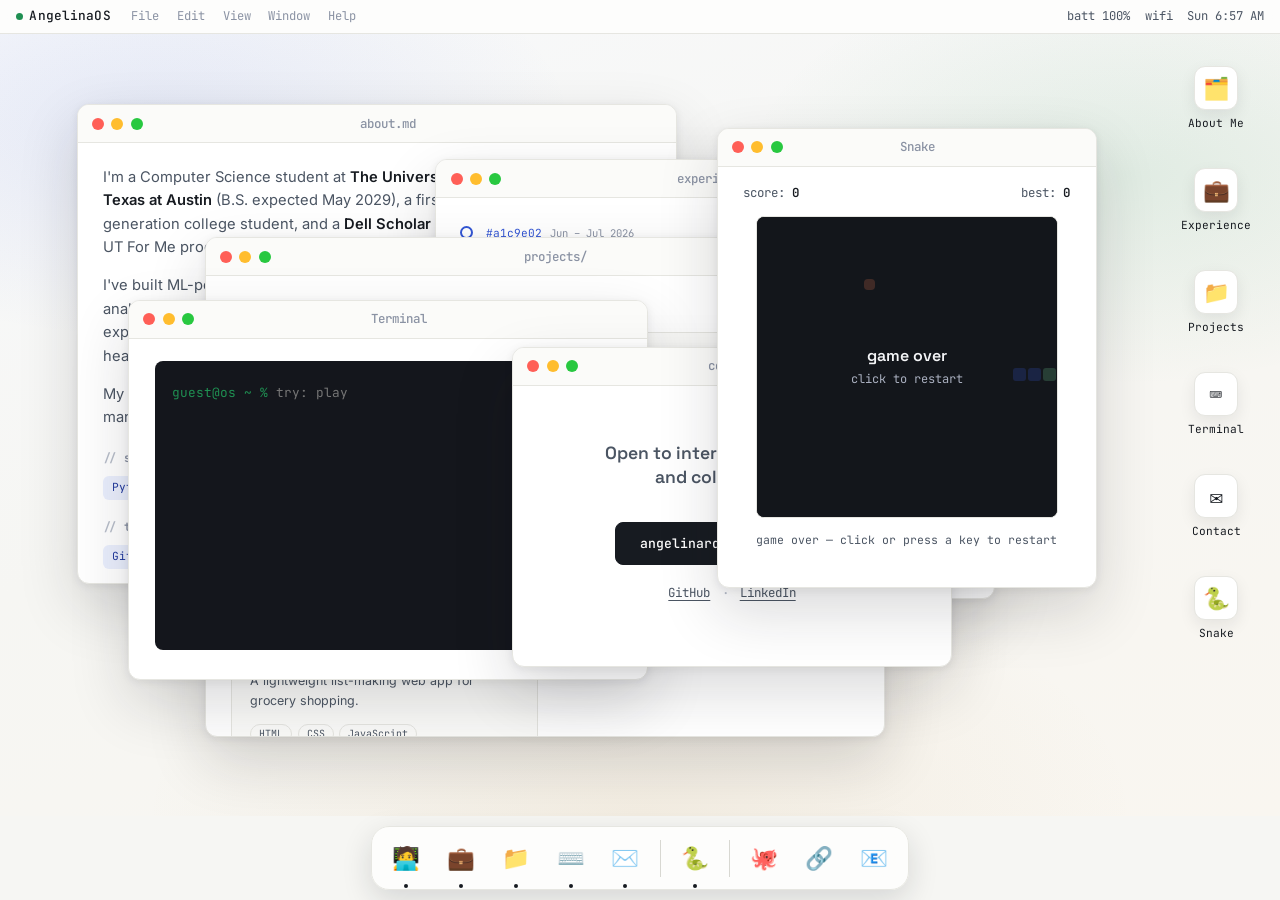
==== commit 192622fa: "Update interests to cybersecurity, product management, and software engineering Co-Authored-By: Clau" ====
--- a/os.html
+++ b/os.html
@@ -70,7 +70,7 @@
         </div>
         <p>I'm a Computer Science student at <strong>The University of Texas at Austin</strong> (B.S. expected May 2029), a first-generation college student, and a <strong>Dell Scholar</strong> in the UT For Me program.</p>
         <p>I've built ML-powered tools that summarize and analyze news sentiment, privacy-first web experiences, and data dashboards exploring mental health in the tech industry.</p>
-        <p>I'm interested in machine learning, product management, and software engineering.</p>
+        <p>My interests are cybersecurity, product management, and software engineering.</p>
 
         <div class="about-facts">
           <div>
